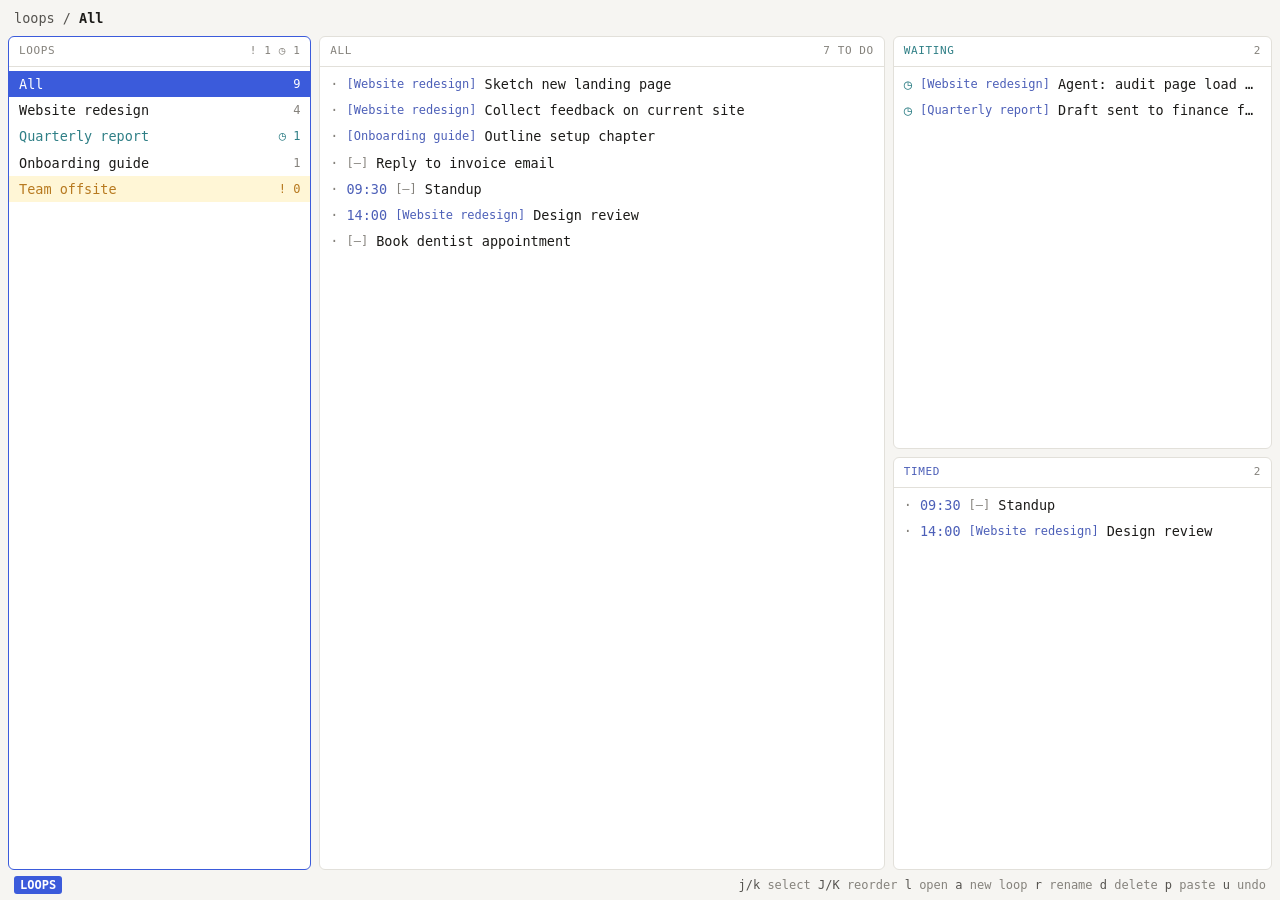
==== loops.html @ c6f671a2 "Add loops prototype Keyboard-driven (yazi-style) work organizer: loops, tasks, waiting (@w) and time" ====
<!DOCTYPE html>
<html lang="en">
<head>
<meta charset="UTF-8">
<meta name="viewport" content="width=device-width, initial-scale=1.0">
<title>loops</title>
<style>
  *, *::before, *::after { box-sizing: border-box; margin: 0; padding: 0; }

  :root {
    color-scheme: light dark;
    --bg: #f6f5f2;
    --pane: #ffffff;
    --border: #e2e0da;
    --text: #1c1b19;
    --text-2: #55534f;
    --text-3: #85827c;
    --sel: #3b5bdb;
    --sel-text: #ffffff;
    --sel-dim: #e3e8fb;
    --stale: #b7791f;
    --stale-bg: #fff6d6;
    --tag: #4c5fb8;
    --cut: #c0392b;
    --wait: #2f7f86;
  }
  @media (prefers-color-scheme: dark) {
    :root {
      --bg: #141413;
      --pane: #1e1e1c;
      --border: #3a3935;
      --text: #f2f0eb;
      --text-2: #c4c1ba;
      --text-3: #98958e;
      --sel: #7c93f0;
      --sel-text: #111111;
      --sel-dim: #262c45;
      --stale: #e6b94a;
      --stale-bg: #2b2412;
      --tag: #9aaaf0;
      --cut: #e57368;
      --wait: #6cc4cc;
    }
  }

  body {
    font: 13.5px/1.5 ui-monospace, 'SF Mono', Menlo, Consolas, monospace;
    background: var(--bg);
    color: var(--text);
    height: 100vh;
    display: flex;
    flex-direction: column;
    overflow: hidden;
  }

  header {
    padding: 8px 14px;
    color: var(--text-2);
    flex-shrink: 0;
  }
  header b { color: var(--text); font-weight: 600; }

  main {
    flex: 1;
    display: grid;
    grid-template-columns: minmax(200px, 24%) 1fr minmax(240px, 30%);
    gap: 8px;
    padding: 0 8px;
    min-height: 0;
  }

  /* right column: waiting on top, timed (read-only) below */
  .side { display: flex; flex-direction: column; gap: 8px; min-height: 0; min-width: 0; }
  .side .pane { flex: 1 1 0; }

  .pane {
    background: var(--pane);
    border: 1px solid var(--border);
    border-radius: 6px;
    display: flex;
    flex-direction: column;
    min-height: 0;
    min-width: 0;
  }
  .pane.focused { border-color: var(--sel); }

  .pane-head {
    padding: 6px 10px;
    font-size: 11px;
    text-transform: uppercase;
    letter-spacing: .6px;
    color: var(--text-3);
    border-bottom: 1px solid var(--border);
    display: flex;
    justify-content: space-between;
    gap: 8px;
  }
  #waitingPane .pane-head span:first-child { color: var(--wait); }

  ul { list-style: none; overflow-y: auto; flex: 1; padding: 4px 0; }

  .row {
    color: var(--text);
    display: flex;
    align-items: center;
    gap: 8px;
    padding: 3px 10px;
    cursor: default;
    white-space: nowrap;
  }
  .row .name { flex: 1; overflow: hidden; text-overflow: ellipsis; }
  .row .count { color: var(--text-3); font-size: 12px; }

  /* loops */
  .row.all .name { color: var(--text-2); }
  .row.stale { background: var(--stale-bg); }
  .row.stale .name, .row.stale .count { color: var(--stale); }
  .row.stale .count::before { content: '! '; }
  .row.waiting-loop .name, .row.waiting-loop .count { color: var(--wait); }
  .row.waiting-loop .count::before { content: '◷ '; }

  /* selection: solid bar in focused pane, faint in the others */
  .pane:not(.focused) .row.sel { background: var(--sel-dim); }
  .pane.focused .row.sel { background: var(--sel); }
  .pane.focused .row.sel, .pane.focused .row.sel * { color: var(--sel-text) !important; }
  /* the edit box keeps its own background, so it needs normal text color */
  .pane.focused .row.sel .edit { color: var(--text) !important; }

  /* tasks */
  .check { color: var(--text-3); width: 1ch; }
  .row.done .name { color: var(--text-3); text-decoration: line-through; }
  .row.cut .name { color: var(--cut); }
  .tag { color: var(--tag); font-size: 12px; }
  .tag.none { color: var(--text-3); }

  /* waiting pane: items outside the selected loop fade back */
  #waiting .check { color: var(--wait); }
  #waiting .row.other, #timed .row.other { opacity: .45; }

  /* timed pane */
  #timedPane .pane-head span:first-child { color: var(--tag); }
  .time { color: var(--tag); font-variant-numeric: tabular-nums; }
  .row.due .time { color: var(--stale); font-weight: 600; }

  .empty { padding: 10px; color: var(--text-3); }
  .empty.stale { color: var(--stale); }
  .empty.wait { color: var(--wait); }

  .edit {
    flex: 1;
    min-width: 0;
    font: inherit;
    color: var(--text);
    background: var(--pane);
    border: 1px solid var(--sel);
    border-radius: 3px;
    padding: 0 4px;
    outline: none;
  }

  footer {
    display: flex;
    gap: 16px;
    padding: 6px 14px;
    font-size: 12px;
    color: var(--text-3);
    flex-shrink: 0;
    flex-wrap: wrap;
  }
  footer .mode {
    color: var(--sel-text);
    background: var(--sel);
    padding: 0 6px;
    border-radius: 3px;
    font-weight: 600;
  }
  footer .clip { color: var(--cut); }
  footer kbd { font: inherit; color: var(--text-2); }
  footer .spacer { flex: 1; }
</style>
</head>
<body>

<header id="crumb"></header>

<main>
  <section class="pane" id="loopsPane">
    <div class="pane-head"><span>Loops</span><span id="loopsMeta"></span></div>
    <ul id="loops"></ul>
  </section>
  <section class="pane" id="tasksPane">
    <div class="pane-head"><span id="tasksTitle">Tasks</span><span id="tasksMeta"></span></div>
    <ul id="tasks"></ul>
  </section>
  <div class="side">
    <section class="pane" id="waitingPane">
      <div class="pane-head"><span>Waiting</span><span id="waitingMeta"></span></div>
      <ul id="waiting"></ul>
    </section>
    <section class="pane" id="timedPane">
      <div class="pane-head"><span>Timed</span><span id="timedMeta"></span></div>
      <ul id="timed"></ul>
    </section>
  </div>
</main>

<footer id="status"></footer>

<script>
// ── Data ──────────────────────────────────────────────────────────────────────

const STORAGE_KEY = 'loops-v1';
let state = { loops: [], tasks: [] };
let history = [];

// navigable panes; the timed pane is informational only
const PANES = ['loops', 'tasks', 'waiting'];

const ui = {
  focus: 'loops',     // one of PANES
  loopIdx: 0,         // 0 is the virtual "All" loop
  taskIdx: 0,
  waitIdx: 0,
  editing: null,      // { kind: 'new-loop' | 'new-task' | 'rename', id?, pane? }
  cutId: null,
  showDone: false,
};

function load() {
  try { state = JSON.parse(localStorage.getItem(STORAGE_KEY)) || state; } catch {}
}
function persist() { localStorage.setItem(STORAGE_KEY, JSON.stringify(state)); }
function uid() { return Date.now().toString(36) + Math.random().toString(36).slice(2, 6); }
function esc(s) {
  return String(s).replace(/&/g, '&amp;').replace(/</g, '&lt;').replace(/>/g, '&gt;').replace(/"/g, '&quot;');
}

// snapshot before every change so `u` can undo it
function mutate(fn) {
  history.push(JSON.stringify(state));
  if (history.length > 200) history.shift();
  fn();
  persist();
}

const ALL = { id: null, title: 'All' };
const loopsList = () => [ALL, ...state.loops];
const currentLoop = () => loopsList()[ui.loopIdx];
const loopById = id => state.loops.find(l => l.id === id);
const openTasks = id => state.tasks.filter(t => !t.done && (id === null || t.loopId === id));
const openCount = id => openTasks(id).length;

// "@w" anywhere in the title marks a task as waiting
const WAIT_RE = /(^|\s)@w(?=\s|$)/g;
const isWaiting = t => new RegExp(WAIT_RE.source).test(t.title);
const stripWait = s => s.replace(WAIT_RE, '$1').replace(/\s+/g, ' ').trim();

// a time like "14:30" or "0:10" anywhere in the title makes a task timed
const TIME_RE = /(^|\s)([01]?\d|2[0-3]):([0-5]\d)(?=\s|$)/;
function timeOf(t) {
  const m = t.title.match(TIME_RE);
  return m ? +m[2] * 60 + +m[3] : null;
}
const fmtTime = min => `${String(Math.floor(min / 60)).padStart(2, '0')}:${String(min % 60).padStart(2, '0')}`;
const nowMinutes = () => { const d = new Date(); return d.getHours() * 60 + d.getMinutes(); };

const displayTitle = t => stripWait(t.title.replace(TIME_RE, '$1'));

// each open task lives in tasks or waiting; the timed pane mirrors any task with a time
const paneOf = t => isWaiting(t) ? 'waiting' : 'tasks';

// middle pane: things you can do now
function tasksFor(loop) {
  const ts = state.tasks.filter(t => loop.id === null || t.loopId === loop.id);
  const open = ts.filter(t => !t.done && paneOf(t) === 'tasks');
  return ui.showDone ? [...open, ...ts.filter(t => t.done)] : open;
}
const currentTasks = () => tasksFor(currentLoop());
const waitingTasks = () => state.tasks.filter(t => !t.done && paneOf(t) === 'waiting');
const timedTasks = () => state.tasks.filter(t => !t.done && timeOf(t) !== null)
  .sort((a, b) => timeOf(a) - timeOf(b));

// cursor key and task list of each task pane
const LISTS = {
  tasks:   ['taskIdx',  currentTasks],
  waiting: ['waitIdx',  waitingTasks],
};
const idxKey = () => LISTS[ui.focus][0];
const paneTasks = () => LISTS[ui.focus][1]();
const selTask = () => ui.focus === 'loops' ? null : paneTasks()[ui[idxKey()]];

function clamp() {
  const fit = (i, n) => Math.max(0, Math.min(i, n - 1));
  ui.loopIdx = fit(ui.loopIdx, loopsList().length);
  Object.values(LISTS).forEach(([key, list]) => { ui[key] = fit(ui[key], list().length); });
}

// ── Render ────────────────────────────────────────────────────────────────────

function render() {
  clamp();
  renderLoops();
  renderTasks();
  renderWaiting();
  renderTimed();
  renderChrome();

  document.querySelectorAll('.row.sel').forEach(el => el.scrollIntoView({ block: 'nearest' }));

  const inp = document.querySelector('.edit');
  if (inp) {
    inp.focus();
    inp.setSelectionRange(inp.value.length, inp.value.length);
  }
}

function editInput(value) {
  return `<input class="edit" value="${esc(value)}" autocomplete="off" spellcheck="false">`;
}

function renderLoops() {
  const ed = ui.editing;
  const rows = loopsList().map((l, i) => {
    const open = openTasks(l.id);
    const n = open.length;
    const cls = ['row',
      i === ui.loopIdx && !(ed && ed.kind === 'new-loop') && 'sel',
      l.id === null && 'all',
      l.id !== null && n === 0 && 'stale',
      l.id !== null && n > 0 && open.every(isWaiting) && 'waiting-loop'].filter(Boolean).join(' ');
    const name = ed && ed.kind === 'rename' && ed.id === l.id && l.id
      ? editInput(l.title)
      : `<span class="name">${esc(l.title)}</span>`;
    return `<li class="${cls}" data-i="${i}">${name}<span class="count">${n}</span></li>`;
  });
  if (ed && ed.kind === 'new-loop') rows.push(`<li class="row sel">${editInput('')}</li>`);
  document.getElementById('loops').innerHTML = rows.join('');

  const stale = state.loops.filter(l => openCount(l.id) === 0).length;
  const waiting = state.loops.filter(l => openCount(l.id) > 0 && openTasks(l.id).every(isWaiting)).length;
  document.getElementById('loopsMeta').textContent =
    [stale && `! ${stale}`, waiting && `◷ ${waiting}`].filter(Boolean).join('  ');
}

function taskRow(t, i, { selected, showTag, other }) {
  const ed = ui.editing;
  const time = timeOf(t);
  const cls = ['row',
    selected && 'sel',
    t.done && 'done',
    other && 'other',
    !t.done && time !== null && time <= nowMinutes() && 'due',
    t.id === ui.cutId && 'cut'].filter(Boolean).join(' ');
  const l = loopById(t.loopId);
  const tag = showTag ? `<span class="tag${l ? '' : ' none'}">[${l ? esc(l.title) : '–'}]</span>` : '';
  const name = ed && ed.kind === 'rename' && ed.id === t.id
    ? editInput(t.title)
    : `<span class="name">${esc(displayTitle(t))}</span>`;
  const check = t.done ? '✓' : isWaiting(t) ? '◷' : '·';
  const timeEl = time !== null ? `<span class="time">${fmtTime(time)}</span>` : '';
  return `<li class="${cls}" data-i="${i}"><span class="check">${check}</span>${timeEl}${tag}${name}</li>`;
}

function newTaskRow(pane) {
  return `<li class="row sel"><span class="check">${pane === 'waiting' ? '◷' : '·'}</span>${editInput('')}</li>`;
}

const addingIn = pane => ui.editing && ui.editing.kind === 'new-task' && ui.editing.pane === pane;

function renderTasks() {
  const loop = currentLoop();
  const adding = addingIn('tasks');

  const rows = currentTasks().map((t, i) => taskRow(t, i, {
    selected: ui.focus === 'tasks' && i === ui.taskIdx && !adding,
    // the [loop] tag only adds information in the All view
    showTag: loop.id === null,
  }));
  if (adding) rows.push(newTaskRow('tasks'));
  if (!rows.length) {
    const elsewhere = openTasks(loop.id).length;
    rows.push(
      elsewhere ? `<li class="empty wait">Only waiting tasks here — see the right pane.</li>`
      : loop.id === null ? `<li class="empty">No tasks. Press a to add one.</li>`
      : `<li class="empty stale">No next action. Press l then a to add one.</li>`);
  }
  document.getElementById('tasks').innerHTML = rows.join('');

  const todo = currentTasks().filter(t => !t.done).length;
  document.getElementById('tasksTitle').textContent = loop.title;
  document.getElementById('tasksMeta').textContent = `${todo} to do`;
}

function renderWaiting() {
  const loop = currentLoop();
  const adding = addingIn('waiting');
  const ts = waitingTasks();

  const rows = ts.map((t, i) => taskRow(t, i, {
    selected: ui.focus === 'waiting' && i === ui.waitIdx && !adding,
    showTag: true,
    other: loop.id !== null && t.loopId !== loop.id,
  }));
  if (adding) rows.push(newTaskRow('waiting'));
  if (!rows.length) rows.push(`<li class="empty">Nothing waiting.</li>`);
  document.getElementById('waiting').innerHTML = rows.join('');
  document.getElementById('waitingMeta').textContent = sideMeta(ts, loop);
}

function renderTimed() {
  const loop = currentLoop();
  const ts = timedTasks();

  const rows = ts.map((t, i) => taskRow(t, i, {
    showTag: true,
    other: loop.id !== null && t.loopId !== loop.id,
  }));
  if (!rows.length) rows.push(`<li class="empty">Nothing timed. Put a time like 14:30 in a task.</li>`);
  document.getElementById('timed').innerHTML = rows.join('');
  document.getElementById('timedMeta').textContent = sideMeta(ts, loop);
}

function sideMeta(ts, loop) {
  if (!ts.length) return '';
  if (loop.id === null) return `${ts.length}`;
  return `${ts.filter(t => t.loopId === loop.id).length} here · ${ts.length} total`;
}

function renderChrome() {
  PANES.forEach(p => document.getElementById(p + 'Pane').classList.toggle('focused', ui.focus === p));

  const loop = currentLoop();
  const task = selTask();
  document.getElementById('crumb').innerHTML =
    `loops / <b>${esc(loop.title)}</b>` + (task ? ` / ${esc(displayTitle(task))}` : '');

  const cut = state.tasks.find(t => t.id === ui.cutId);
  const hints = ui.editing
    ? '<kbd>enter</kbd> save  <kbd>esc</kbd> cancel  <kbd>@w</kbd> waiting  <kbd>14:30</kbd> timed'
    : ui.focus === 'loops'
      ? '<kbd>j/k</kbd> select  <kbd>J/K</kbd> reorder  <kbd>l</kbd> open  <kbd>a</kbd> new loop  <kbd>r</kbd> rename  <kbd>d</kbd> delete  <kbd>p</kbd> paste  <kbd>u</kbd> undo'
      : `<kbd>j/k</kbd> select  <kbd>J/K</kbd> reorder  <kbd>h/l</kbd> panes  <kbd>a</kbd> new  <kbd>space</kbd> done  <kbd>w</kbd> ${ui.focus === 'waiting' ? 'unblock' : 'waiting'}  <kbd>r</kbd> rename  <kbd>x</kbd> cut  <kbd>p</kbd> paste  <kbd>d</kbd> delete  <kbd>.</kbd> show done  <kbd>u</kbd> undo`;
  document.getElementById('status').innerHTML = `
    <span class="mode">${ui.editing ? 'INSERT' : ui.focus.toUpperCase()}</span>
    ${cut ? `<span class="clip">cut: ${esc(displayTitle(cut))}</span>` : ''}
    <span class="spacer"></span>
    <span>${hints}</span>`;
}

// ── Editing ───────────────────────────────────────────────────────────────────

function commitEdit(value) {
  const ed = ui.editing;
  ui.editing = null;
  value = value.trim();
  if (!value) return render();

  if (ed.kind === 'new-loop') {
    mutate(() => state.loops.push({ id: uid(), title: value, createdAt: Date.now() }));
    ui.loopIdx = state.loops.length;
  } else if (ed.kind === 'new-task') {
    const title = ed.pane === 'waiting' && !/(^|\s)@w(\s|$)/.test(value) ? `${value} @w` : value;
    const task = { id: uid(), title, loopId: currentLoop().id, done: false, createdAt: Date.now() };
    mutate(() => state.tasks.push(task));
    // follow the task to whichever pane it landed in
    const pane = paneOf(task);
    ui.focus = pane;
    ui[LISTS[pane][0]] = LISTS[pane][1]().indexOf(task);
  } else if (ed.kind === 'rename') {
    const item = loopById(ed.id) || state.tasks.find(t => t.id === ed.id);
    if (item) mutate(() => { item.title = value; });
  }
  render();
}

function cancelEdit() {
  ui.editing = null;
  render();
}

document.addEventListener('keydown', e => {
  if (!e.target.classList.contains('edit')) return;
  e.stopPropagation();
  if (e.key === 'Enter') commitEdit(e.target.value);
  else if (e.key === 'Escape') cancelEdit();
}, true);

document.addEventListener('focusout', e => {
  if (e.target.classList.contains('edit') && ui.editing) cancelEdit();
});

// ── Keys ──────────────────────────────────────────────────────────────────────

function move(delta) {
  if (ui.focus === 'loops') {
    ui.loopIdx += delta;
    ui.taskIdx = 0;
  } else {
    ui[idxKey()] += delta;
  }
}

function jump(toEnd) {
  if (ui.focus === 'loops') {
    ui.loopIdx = toEnd ? loopsList().length - 1 : 0;
    ui.taskIdx = 0;
  } else {
    ui[idxKey()] = toEnd ? paneTasks().length - 1 : 0;
  }
}

function focusPane(delta) {
  const i = PANES.indexOf(ui.focus) + delta;
  if (i >= 0 && i < PANES.length) ui.focus = PANES[i];
}

function swap(arr, i, j) { [arr[i], arr[j]] = [arr[j], arr[i]]; }

// J/K: move the selected item down/up; "All" stays pinned on top
function shift(delta) {
  if (ui.focus === 'loops') {
    const i = ui.loopIdx - 1, j = i + delta;
    if (i < 0 || j < 0 || j >= state.loops.length) return;
    mutate(() => swap(state.loops, i, j));
    ui.loopIdx += delta;
  } else {
    // swap with the visible neighbour, so it works inside a filtered view
    const ts = paneTasks();
    const k = idxKey();
    const a = ts[ui[k]], b = ts[ui[k] + delta];
    if (!a || !b || a.done !== b.done) return;
    mutate(() => swap(state.tasks, state.tasks.indexOf(a), state.tasks.indexOf(b)));
    ui[k] += delta;
  }
}

function add() {
  ui.editing = ui.focus === 'loops'
    ? { kind: 'new-loop' }
    : { kind: 'new-task', pane: ui.focus };
}

function rename() {
  const item = ui.focus === 'loops' ? currentLoop() : selTask();
  if (item && item.id) ui.editing = { kind: 'rename', id: item.id };
}

function remove() {
  if (ui.focus === 'loops') {
    const loop = currentLoop();
    if (!loop.id) return;
    // deleting a loop keeps its tasks, unassigned
    mutate(() => {
      state.tasks.forEach(t => { if (t.loopId === loop.id) t.loopId = null; });
      state.loops = state.loops.filter(l => l.id !== loop.id);
    });
  } else {
    const task = selTask();
    if (task) mutate(() => { state.tasks = state.tasks.filter(t => t.id !== task.id); });
  }
}

function toggleDone() {
  const task = selTask();
  if (task) mutate(() => { task.done = !task.done; task.doneAt = task.done ? Date.now() : null; });
}

function toggleWaiting() {
  const task = selTask();
  if (!task || task.done) return;
  mutate(() => { task.title = isWaiting(task) ? stripWait(task.title) : `${task.title} @w`; });
}

function cut() {
  const task = selTask();
  if (task) ui.cutId = ui.cutId === task.id ? null : task.id;
}

// pasting into "All" unassigns the task
function paste() {
  const task = state.tasks.find(t => t.id === ui.cutId);
  if (!task) return;
  mutate(() => { task.loopId = currentLoop().id; });
  ui.cutId = null;
}

function undo() {
  if (!history.length) return;
  state = JSON.parse(history.pop());
  persist();
}

const keymap = {
  j: () => move(1),          ArrowDown: () => move(1),
  k: () => move(-1),         ArrowUp: () => move(-1),
  J: () => shift(1),         K: () => shift(-1),
  g: () => jump(false),      G: () => jump(true),
  l: () => focusPane(1),     ArrowRight: () => focusPane(1),
  h: () => focusPane(-1),    ArrowLeft: () => focusPane(-1),
  Enter: () => { if (ui.focus === 'loops') ui.focus = 'tasks'; else toggleDone(); },
  a: add,
  r: rename,
  d: remove,
  ' ': toggleDone,
  w: toggleWaiting,
  x: cut,
  p: paste,
  u: undo,
  '.': () => { ui.showDone = !ui.showDone; },
  Escape: () => { ui.cutId = null; },
};

document.addEventListener('keydown', e => {
  if (ui.editing || e.metaKey || e.ctrlKey || e.altKey) return;
  const fn = keymap[e.key];
  if (!fn) return;
  e.preventDefault();
  fn();
  render();
});

// ── Mouse ─────────────────────────────────────────────────────────────────────

document.getElementById('loops').addEventListener('click', e => {
  const row = e.target.closest('.row[data-i]');
  if (!row || ui.editing) return;
  if (+row.dataset.i !== ui.loopIdx) ui.taskIdx = 0;
  ui.loopIdx = +row.dataset.i;
  ui.focus = 'loops';
  render();
});

Object.entries(LISTS).forEach(([pane, [key]]) => {
  document.getElementById(pane).addEventListener('click', e => {
    if (ui.editing) return;
    const row = e.target.closest('.row[data-i]');
    ui.focus = pane;
    if (row) ui[key] = +row.dataset.i;
    render();
  });
});

// ── Seed ──────────────────────────────────────────────────────────────────────

function seed() {
  const loops = ['Website redesign', 'Quarterly report', 'Onboarding guide', 'Team offsite']
    .map(title => ({ id: uid(), title, createdAt: Date.now() }));
  state.loops = loops;
  const [web, report, guide] = loops;
  [
    ['Sketch new landing page', web.id],
    ['Collect feedback on current site', web.id],
    ['Agent: audit page load times @w', web.id],
    ['Draft sent to finance for review @w', report.id],
    ['Outline setup chapter', guide.id],
    ['Reply to invoice email', null],
    ['Standup 09:30', null],
    ['Design review 14:00', web.id],
    ['Book dentist appointment', null],
  ].forEach(([title, loopId]) => state.tasks.push({ id: uid(), title, loopId, done: false, createdAt: Date.now() }));
  persist();
}

// ── Init ──────────────────────────────────────────────────────────────────────

load();
if (!state.loops.length && !state.tasks.length) seed();
render();

// keep "due" highlighting current; skip while typing so the input isn't reset
setInterval(() => { if (!ui.editing) render(); }, 60_000);
</script>
</body>
</html>
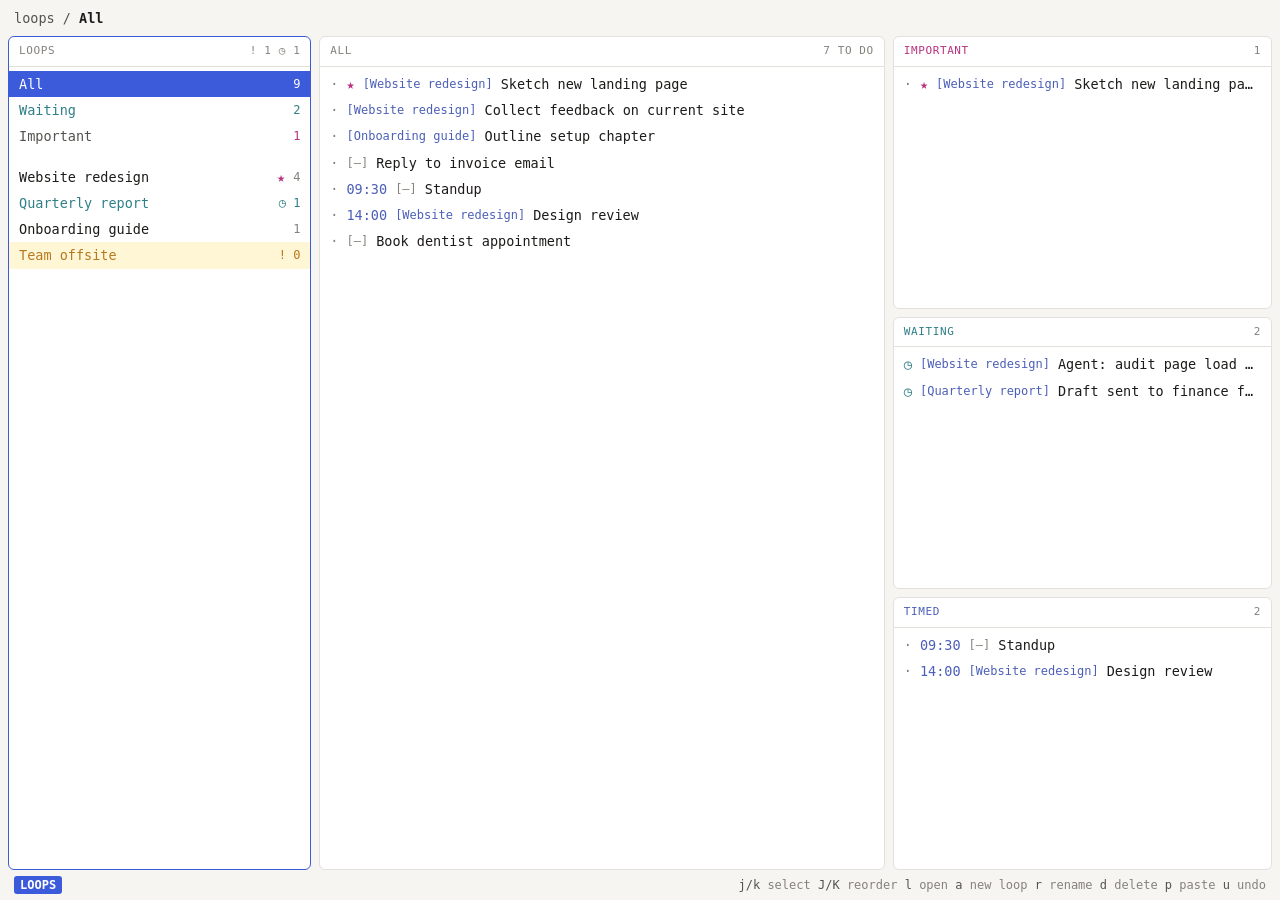
==== commit 3de97f16: "Add waiting/important views and side panels - Left panel: virtual Waiting and Important entries belo" ====
--- a/loops.html
+++ b/loops.html
@@ -23,6 +23,7 @@
     --tag: #4c5fb8;
     --cut: #c0392b;
     --wait: #2f7f86;
+    --imp: #b83280;
   }
   @media (prefers-color-scheme: dark) {
     :root {
@@ -40,6 +41,7 @@
       --tag: #9aaaf0;
       --cut: #e57368;
       --wait: #6cc4cc;
+      --imp: #f08bc0;
     }
   }
 
@@ -96,6 +98,9 @@
     gap: 8px;
   }
   #waitingPane .pane-head span:first-child { color: var(--wait); }
+  #importantPane .pane-head span:first-child { color: var(--imp); }
+  .star { color: var(--imp); }
+  .row.virtual-important .name, .row.virtual-important .count { color: var(--imp); }
 
   ul { list-style: none; overflow-y: auto; flex: 1; padding: 4px 0; }
 
@@ -112,7 +117,9 @@
   .row .count { color: var(--text-3); font-size: 12px; }
 
   /* loops */
-  .row.all .name { color: var(--text-2); }
+  .row.virtual .name { color: var(--text-2); }
+  .row.virtual-waiting .name, .row.virtual-waiting .count { color: var(--wait); }
+  .row.gap-after { margin-bottom: 14px; }
   .row.stale { background: var(--stale-bg); }
   .row.stale .name, .row.stale .count { color: var(--stale); }
   .row.stale .count::before { content: '! '; }
@@ -193,6 +200,10 @@
     <ul id="tasks"></ul>
   </section>
   <div class="side">
+    <section class="pane" id="importantPane">
+      <div class="pane-head"><span>Important</span><span id="importantMeta"></span></div>
+      <ul id="important"></ul>
+    </section>
     <section class="pane" id="waitingPane">
       <div class="pane-head"><span>Waiting</span><span id="waitingMeta"></span></div>
       <ul id="waiting"></ul>
@@ -213,15 +224,14 @@
 let state = { loops: [], tasks: [] };
 let history = [];
 
-// navigable panes; the timed pane is informational only
-const PANES = ['loops', 'tasks', 'waiting'];
+// navigable panes; the waiting and timed panes on the right are informational only
+const PANES = ['loops', 'tasks'];
 
 const ui = {
   focus: 'loops',     // one of PANES
-  loopIdx: 0,         // 0 is the virtual "All" loop
+  loopIdx: 0,         // indexes loopsList(): virtual "All" and "Waiting" come first
   taskIdx: 0,
-  waitIdx: 0,
-  editing: null,      // { kind: 'new-loop' | 'new-task' | 'rename', id?, pane? }
+  editing: null,      // { kind: 'new-loop' | 'new-task' | 'rename', id? }
   cutId: null,
   showDone: false,
 };
@@ -243,17 +253,24 @@
   persist();
 }
 
-const ALL = { id: null, title: 'All' };
-const loopsList = () => [ALL, ...state.loops];
+// virtual loops have no id, so tasks created there get no loop
+const ALL = { id: null, title: 'All', kind: 'all' };
+const WAITING = { id: null, title: 'Waiting', kind: 'waiting' };
+const IMPORTANT = { id: null, title: 'Important', kind: 'important' };
+const VIRTUAL = [ALL, WAITING, IMPORTANT];
+const loopsList = () => [...VIRTUAL, ...state.loops];
 const currentLoop = () => loopsList()[ui.loopIdx];
 const loopById = id => state.loops.find(l => l.id === id);
 const openTasks = id => state.tasks.filter(t => !t.done && (id === null || t.loopId === id));
 const openCount = id => openTasks(id).length;
 
-// "@w" anywhere in the title marks a task as waiting
-const WAIT_RE = /(^|\s)@w(?=\s|$)/g;
-const isWaiting = t => new RegExp(WAIT_RE.source).test(t.title);
-const stripWait = s => s.replace(WAIT_RE, '$1').replace(/\s+/g, ' ').trim();
+// "@w" / "@i" anywhere in the title mark a task as waiting / important
+const tokenRe = tok => new RegExp(`(^|\\s)${tok}(?=\\s|$)`, 'g');
+const hasToken = (s, tok) => tokenRe(tok).test(s);
+const stripToken = (s, tok) => s.replace(tokenRe(tok), '$1').replace(/\s+/g, ' ').trim();
+const toggleToken = (s, tok) => hasToken(s, tok) ? stripToken(s, tok) : `${s} ${tok}`;
+const isWaiting = t => hasToken(t.title, '@w');
+const isImportant = t => hasToken(t.title, '@i');
 
 // a time like "14:30" or "0:10" anywhere in the title makes a task timed
 const TIME_RE = /(^|\s)([01]?\d|2[0-3]):([0-5]\d)(?=\s|$)/;
@@ -264,35 +281,32 @@
 const fmtTime = min => `${String(Math.floor(min / 60)).padStart(2, '0')}:${String(min % 60).padStart(2, '0')}`;
 const nowMinutes = () => { const d = new Date(); return d.getHours() * 60 + d.getMinutes(); };
 
-const displayTitle = t => stripWait(t.title.replace(TIME_RE, '$1'));
+const displayTitle = t => ['@w', '@i'].reduce(stripToken, t.title.replace(TIME_RE, '$1'));
 
 // each open task lives in tasks or waiting; the timed pane mirrors any task with a time
 const paneOf = t => isWaiting(t) ? 'waiting' : 'tasks';
 
-// middle pane: things you can do now
+// middle pane: things you can do now, or everything waiting in the "Waiting" view
 function tasksFor(loop) {
+  if (loop.kind === 'waiting') return waitingTasks();
+  if (loop.kind === 'important') return importantTasks();
   const ts = state.tasks.filter(t => loop.id === null || t.loopId === loop.id);
   const open = ts.filter(t => !t.done && paneOf(t) === 'tasks');
   return ui.showDone ? [...open, ...ts.filter(t => t.done)] : open;
 }
 const currentTasks = () => tasksFor(currentLoop());
 const waitingTasks = () => state.tasks.filter(t => !t.done && paneOf(t) === 'waiting');
+// important mirrors tasks wherever they live, waiting ones included
+const importantTasks = () => state.tasks.filter(t => !t.done && isImportant(t));
 const timedTasks = () => state.tasks.filter(t => !t.done && timeOf(t) !== null)
   .sort((a, b) => timeOf(a) - timeOf(b));
 
-// cursor key and task list of each task pane
-const LISTS = {
-  tasks:   ['taskIdx',  currentTasks],
-  waiting: ['waitIdx',  waitingTasks],
-};
-const idxKey = () => LISTS[ui.focus][0];
-const paneTasks = () => LISTS[ui.focus][1]();
-const selTask = () => ui.focus === 'loops' ? null : paneTasks()[ui[idxKey()]];
+const selTask = () => ui.focus === 'tasks' ? currentTasks()[ui.taskIdx] : null;
 
 function clamp() {
   const fit = (i, n) => Math.max(0, Math.min(i, n - 1));
   ui.loopIdx = fit(ui.loopIdx, loopsList().length);
-  Object.values(LISTS).forEach(([key, list]) => { ui[key] = fit(ui[key], list().length); });
+  ui.taskIdx = fit(ui.taskIdx, currentTasks().length);
 }
 
 // ── Render ────────────────────────────────────────────────────────────────────
@@ -301,8 +315,9 @@
   clamp();
   renderLoops();
   renderTasks();
-  renderWaiting();
-  renderTimed();
+  renderSide('important', importantTasks(), 'Nothing important. Press i on a task.');
+  renderSide('waiting', waitingTasks(), 'Nothing waiting.');
+  renderSide('timed', timedTasks(), 'Nothing timed. Put a time like 14:30 in a task.');
   renderChrome();
 
   document.querySelectorAll('.row.sel').forEach(el => el.scrollIntoView({ block: 'nearest' }));
@@ -322,16 +337,21 @@
   const ed = ui.editing;
   const rows = loopsList().map((l, i) => {
     const open = openTasks(l.id);
-    const n = open.length;
+    const n = l.kind === 'waiting' ? waitingTasks().length
+      : l.kind === 'important' ? importantTasks().length
+      : open.length;
     const cls = ['row',
       i === ui.loopIdx && !(ed && ed.kind === 'new-loop') && 'sel',
-      l.id === null && 'all',
+      l.kind && 'virtual',
+      l.kind && `virtual-${l.kind}`,
+      i === VIRTUAL.length - 1 && 'gap-after',
       l.id !== null && n === 0 && 'stale',
       l.id !== null && n > 0 && open.every(isWaiting) && 'waiting-loop'].filter(Boolean).join(' ');
     const name = ed && ed.kind === 'rename' && ed.id === l.id && l.id
       ? editInput(l.title)
       : `<span class="name">${esc(l.title)}</span>`;
-    return `<li class="${cls}" data-i="${i}">${name}<span class="count">${n}</span></li>`;
+    const star = l.id !== null && open.some(isImportant) ? `<span class="star">★</span>` : '';
+    return `<li class="${cls}" data-i="${i}">${name}${star}<span class="count">${n}</span></li>`;
   });
   if (ed && ed.kind === 'new-loop') rows.push(`<li class="row sel">${editInput('')}</li>`);
   document.getElementById('loops').innerHTML = rows.join('');
@@ -358,29 +378,31 @@
     : `<span class="name">${esc(displayTitle(t))}</span>`;
   const check = t.done ? '✓' : isWaiting(t) ? '◷' : '·';
   const timeEl = time !== null ? `<span class="time">${fmtTime(time)}</span>` : '';
-  return `<li class="${cls}" data-i="${i}"><span class="check">${check}</span>${timeEl}${tag}${name}</li>`;
-}
-
-function newTaskRow(pane) {
-  return `<li class="row sel"><span class="check">${pane === 'waiting' ? '◷' : '·'}</span>${editInput('')}</li>`;
-}
-
-const addingIn = pane => ui.editing && ui.editing.kind === 'new-task' && ui.editing.pane === pane;
+  const star = !t.done && isImportant(t) ? `<span class="star">★</span>` : '';
+  return `<li class="${cls}" data-i="${i}"><span class="check">${check}</span>${star}${timeEl}${tag}${name}</li>`;
+}
+
+function newTaskRow(kind) {
+  const mark = kind === 'waiting' ? '◷' : kind === 'important' ? '★' : '·';
+  return `<li class="row sel"><span class="check">${mark}</span>${editInput('')}</li>`;
+}
 
 function renderTasks() {
   const loop = currentLoop();
-  const adding = addingIn('tasks');
+  const adding = ui.editing && ui.editing.kind === 'new-task';
 
   const rows = currentTasks().map((t, i) => taskRow(t, i, {
     selected: ui.focus === 'tasks' && i === ui.taskIdx && !adding,
-    // the [loop] tag only adds information in the All view
+    // the [loop] tag only adds information in the virtual views
     showTag: loop.id === null,
   }));
-  if (adding) rows.push(newTaskRow('tasks'));
+  if (adding) rows.push(newTaskRow(loop.kind));
   if (!rows.length) {
     const elsewhere = openTasks(loop.id).length;
     rows.push(
-      elsewhere ? `<li class="empty wait">Only waiting tasks here — see the right pane.</li>`
+      loop.kind === 'waiting' ? `<li class="empty">Nothing waiting.</li>`
+      : loop.kind === 'important' ? `<li class="empty">Nothing important. Press i on a task to mark it.</li>`
+      : elsewhere ? `<li class="empty wait">Only waiting tasks here — see the right pane.</li>`
       : loop.id === null ? `<li class="empty">No tasks. Press a to add one.</li>`
       : `<li class="empty stale">No next action. Press l then a to add one.</li>`);
   }
@@ -388,36 +410,22 @@
 
   const todo = currentTasks().filter(t => !t.done).length;
   document.getElementById('tasksTitle').textContent = loop.title;
-  document.getElementById('tasksMeta').textContent = `${todo} to do`;
-}
-
-function renderWaiting() {
+  document.getElementById('tasksMeta').textContent =
+    loop.kind === 'waiting' ? `${todo} waiting`
+    : loop.kind === 'important' ? `${todo} important`
+    : `${todo} to do`;
+}
+
+// read-only lists in the right column
+function renderSide(id, ts, emptyMsg) {
   const loop = currentLoop();
-  const adding = addingIn('waiting');
-  const ts = waitingTasks();
-
-  const rows = ts.map((t, i) => taskRow(t, i, {
-    selected: ui.focus === 'waiting' && i === ui.waitIdx && !adding,
-    showTag: true,
-    other: loop.id !== null && t.loopId !== loop.id,
-  }));
-  if (adding) rows.push(newTaskRow('waiting'));
-  if (!rows.length) rows.push(`<li class="empty">Nothing waiting.</li>`);
-  document.getElementById('waiting').innerHTML = rows.join('');
-  document.getElementById('waitingMeta').textContent = sideMeta(ts, loop);
-}
-
-function renderTimed() {
-  const loop = currentLoop();
-  const ts = timedTasks();
-
   const rows = ts.map((t, i) => taskRow(t, i, {
     showTag: true,
     other: loop.id !== null && t.loopId !== loop.id,
   }));
-  if (!rows.length) rows.push(`<li class="empty">Nothing timed. Put a time like 14:30 in a task.</li>`);
-  document.getElementById('timed').innerHTML = rows.join('');
-  document.getElementById('timedMeta').textContent = sideMeta(ts, loop);
+  if (!rows.length) rows.push(`<li class="empty">${emptyMsg}</li>`);
+  document.getElementById(id).innerHTML = rows.join('');
+  document.getElementById(id + 'Meta').textContent = sideMeta(ts, loop);
 }
 
 function sideMeta(ts, loop) {
@@ -436,10 +444,10 @@
 
   const cut = state.tasks.find(t => t.id === ui.cutId);
   const hints = ui.editing
-    ? '<kbd>enter</kbd> save  <kbd>esc</kbd> cancel  <kbd>@w</kbd> waiting  <kbd>14:30</kbd> timed'
+    ? '<kbd>enter</kbd> save  <kbd>esc</kbd> cancel  <kbd>@w</kbd> waiting  <kbd>@i</kbd> important  <kbd>14:30</kbd> timed'
     : ui.focus === 'loops'
       ? '<kbd>j/k</kbd> select  <kbd>J/K</kbd> reorder  <kbd>l</kbd> open  <kbd>a</kbd> new loop  <kbd>r</kbd> rename  <kbd>d</kbd> delete  <kbd>p</kbd> paste  <kbd>u</kbd> undo'
-      : `<kbd>j/k</kbd> select  <kbd>J/K</kbd> reorder  <kbd>h/l</kbd> panes  <kbd>a</kbd> new  <kbd>space</kbd> done  <kbd>w</kbd> ${ui.focus === 'waiting' ? 'unblock' : 'waiting'}  <kbd>r</kbd> rename  <kbd>x</kbd> cut  <kbd>p</kbd> paste  <kbd>d</kbd> delete  <kbd>.</kbd> show done  <kbd>u</kbd> undo`;
+      : `<kbd>j/k</kbd> select  <kbd>J/K</kbd> reorder  <kbd>h</kbd> back  <kbd>a</kbd> new  <kbd>space</kbd> done  <kbd>w</kbd> ${loop.kind === 'waiting' ? 'unblock' : 'waiting'}  <kbd>i</kbd> important  <kbd>r</kbd> rename  <kbd>x</kbd> cut  <kbd>p</kbd> paste  <kbd>d</kbd> delete  <kbd>.</kbd> show done  <kbd>u</kbd> undo`;
   document.getElementById('status').innerHTML = `
     <span class="mode">${ui.editing ? 'INSERT' : ui.focus.toUpperCase()}</span>
     ${cut ? `<span class="clip">cut: ${esc(displayTitle(cut))}</span>` : ''}
@@ -457,15 +465,15 @@
 
   if (ed.kind === 'new-loop') {
     mutate(() => state.loops.push({ id: uid(), title: value, createdAt: Date.now() }));
-    ui.loopIdx = state.loops.length;
+    ui.loopIdx = VIRTUAL.length + state.loops.length - 1;
   } else if (ed.kind === 'new-task') {
-    const title = ed.pane === 'waiting' && !/(^|\s)@w(\s|$)/.test(value) ? `${value} @w` : value;
+    // creating inside a virtual view adds its marker
+    const tok = { waiting: '@w', important: '@i' }[currentLoop().kind];
+    const title = tok && !hasToken(value, tok) ? `${value} ${tok}` : value;
     const task = { id: uid(), title, loopId: currentLoop().id, done: false, createdAt: Date.now() };
     mutate(() => state.tasks.push(task));
-    // follow the task to whichever pane it landed in
-    const pane = paneOf(task);
-    ui.focus = pane;
-    ui[LISTS[pane][0]] = LISTS[pane][1]().indexOf(task);
+    ui.focus = 'tasks';
+    ui.taskIdx = currentTasks().indexOf(task);
   } else if (ed.kind === 'rename') {
     const item = loopById(ed.id) || state.tasks.find(t => t.id === ed.id);
     if (item) mutate(() => { item.title = value; });
@@ -496,7 +504,7 @@
     ui.loopIdx += delta;
     ui.taskIdx = 0;
   } else {
-    ui[idxKey()] += delta;
+    ui.taskIdx += delta;
   }
 }
 
@@ -505,7 +513,7 @@
     ui.loopIdx = toEnd ? loopsList().length - 1 : 0;
     ui.taskIdx = 0;
   } else {
-    ui[idxKey()] = toEnd ? paneTasks().length - 1 : 0;
+    ui.taskIdx = toEnd ? currentTasks().length - 1 : 0;
   }
 }
 
@@ -516,28 +524,25 @@
 
 function swap(arr, i, j) { [arr[i], arr[j]] = [arr[j], arr[i]]; }
 
-// J/K: move the selected item down/up; "All" stays pinned on top
+// J/K: move the selected item down/up; the virtual loops stay pinned on top
 function shift(delta) {
   if (ui.focus === 'loops') {
-    const i = ui.loopIdx - 1, j = i + delta;
+    const i = ui.loopIdx - VIRTUAL.length, j = i + delta;
     if (i < 0 || j < 0 || j >= state.loops.length) return;
     mutate(() => swap(state.loops, i, j));
     ui.loopIdx += delta;
   } else {
     // swap with the visible neighbour, so it works inside a filtered view
-    const ts = paneTasks();
-    const k = idxKey();
-    const a = ts[ui[k]], b = ts[ui[k] + delta];
+    const ts = currentTasks();
+    const a = ts[ui.taskIdx], b = ts[ui.taskIdx + delta];
     if (!a || !b || a.done !== b.done) return;
     mutate(() => swap(state.tasks, state.tasks.indexOf(a), state.tasks.indexOf(b)));
-    ui[k] += delta;
+    ui.taskIdx += delta;
   }
 }
 
 function add() {
-  ui.editing = ui.focus === 'loops'
-    ? { kind: 'new-loop' }
-    : { kind: 'new-task', pane: ui.focus };
+  ui.editing = { kind: ui.focus === 'loops' ? 'new-loop' : 'new-task' };
 }
 
 function rename() {
@@ -565,10 +570,10 @@
   if (task) mutate(() => { task.done = !task.done; task.doneAt = task.done ? Date.now() : null; });
 }
 
-function toggleWaiting() {
+function toggleMarker(tok) {
   const task = selTask();
   if (!task || task.done) return;
-  mutate(() => { task.title = isWaiting(task) ? stripWait(task.title) : `${task.title} @w`; });
+  mutate(() => { task.title = toggleToken(task.title, tok); });
 }
 
 function cut() {
@@ -602,7 +607,8 @@
   r: rename,
   d: remove,
   ' ': toggleDone,
-  w: toggleWaiting,
+  w: () => toggleMarker('@w'),
+  i: () => toggleMarker('@i'),
   x: cut,
   p: paste,
   u: undo,
@@ -630,14 +636,12 @@
   render();
 });
 
-Object.entries(LISTS).forEach(([pane, [key]]) => {
-  document.getElementById(pane).addEventListener('click', e => {
-    if (ui.editing) return;
-    const row = e.target.closest('.row[data-i]');
-    ui.focus = pane;
-    if (row) ui[key] = +row.dataset.i;
-    render();
-  });
+document.getElementById('tasks').addEventListener('click', e => {
+  if (ui.editing) return;
+  const row = e.target.closest('.row[data-i]');
+  ui.focus = 'tasks';
+  if (row) ui.taskIdx = +row.dataset.i;
+  render();
 });
 
 // ── Seed ──────────────────────────────────────────────────────────────────────
@@ -648,7 +652,7 @@
   state.loops = loops;
   const [web, report, guide] = loops;
   [
-    ['Sketch new landing page', web.id],
+    ['Sketch new landing page @i', web.id],
     ['Collect feedback on current site', web.id],
     ['Agent: audit page load times @w', web.id],
     ['Draft sent to finance for review @w', report.id],
